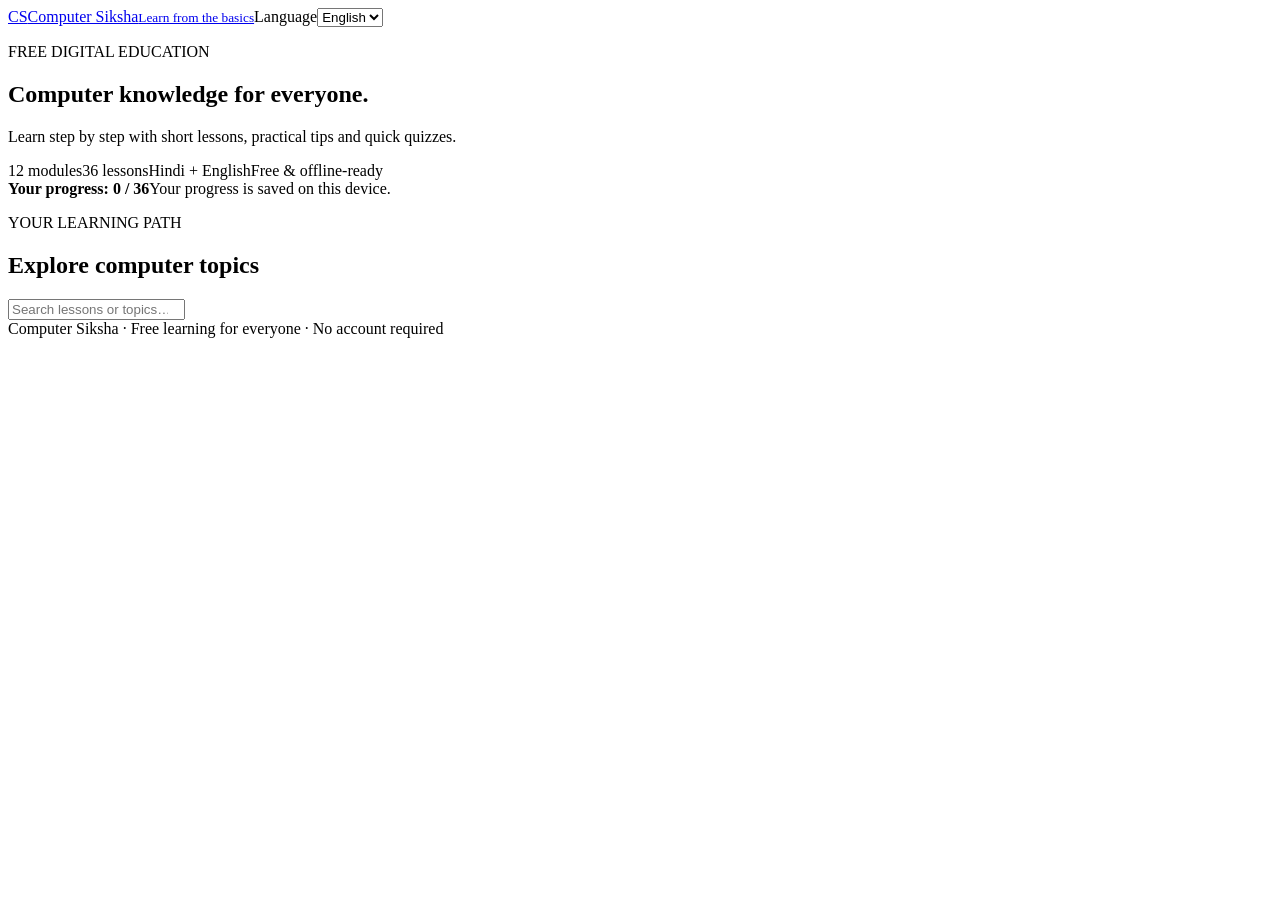
==== android/app/src/main/assets/index.html @ 76193fc2 "Bundle shared lessons and diagrams in Android assets" ====
<!doctype html>
<html lang="en"><head><meta charset="utf-8"><meta name="viewport" content="width=device-width,initial-scale=1"><meta name="theme-color" content="#176b3a"><meta name="description" content="Free Hindi and English computer lessons for beginners. Learn computer basics, hardware, internet, office tools and online safety."><title>Computer Siksha — Free Computer Learning</title><link rel="manifest" href="manifest.webmanifest"><link rel="stylesheet" href="styles.css"></head>
<body><header class="topbar"><a class="brand" href="./"><span class="mark">CS</span><span>Computer Siksha<small>Learn from the basics</small></span></a><label class="language-label" for="language">Language</label><select id="language" aria-label="Choose language"><option value="en">English</option><option value="hi">हिन्दी</option></select></header>
<main><section class="hero"><p class="eyebrow" id="eyebrow">FREE DIGITAL EDUCATION</p><h1 id="heroTitle">Computer knowledge for everyone.</h1><p id="heroText">Learn step by step with short lessons, practical tips and quick quizzes.</p><div class="tags"><span>12 modules</span><span>36 lessons</span><span>Hindi + English</span><span>Free & offline-ready</span></div></section>
<section class="progress-wrap"><div class="progress-top"><strong id="progressText">Your progress: 0 / 36</strong><span id="source">Your progress is saved on this device.</span></div><div class="progress-track"><div id="progressBar"></div></div></section>
<section class="section-head"><div><p class="eyebrow" id="pathLabel">YOUR LEARNING PATH</p><h2 id="moduleHeading">Explore computer topics</h2></div></section><div class="search-wrap"><input id="search" type="search" placeholder="Search lessons or topics…" aria-label="Search lessons"></div><section id="content" class="grid" aria-live="polite"></section></main><footer>Computer Siksha · Free learning for everyone · No account required</footer>
<script src="assets/course-data.js"></script><script src="assets/lesson-data.js"></script><script src="app.js"></script></body></html>
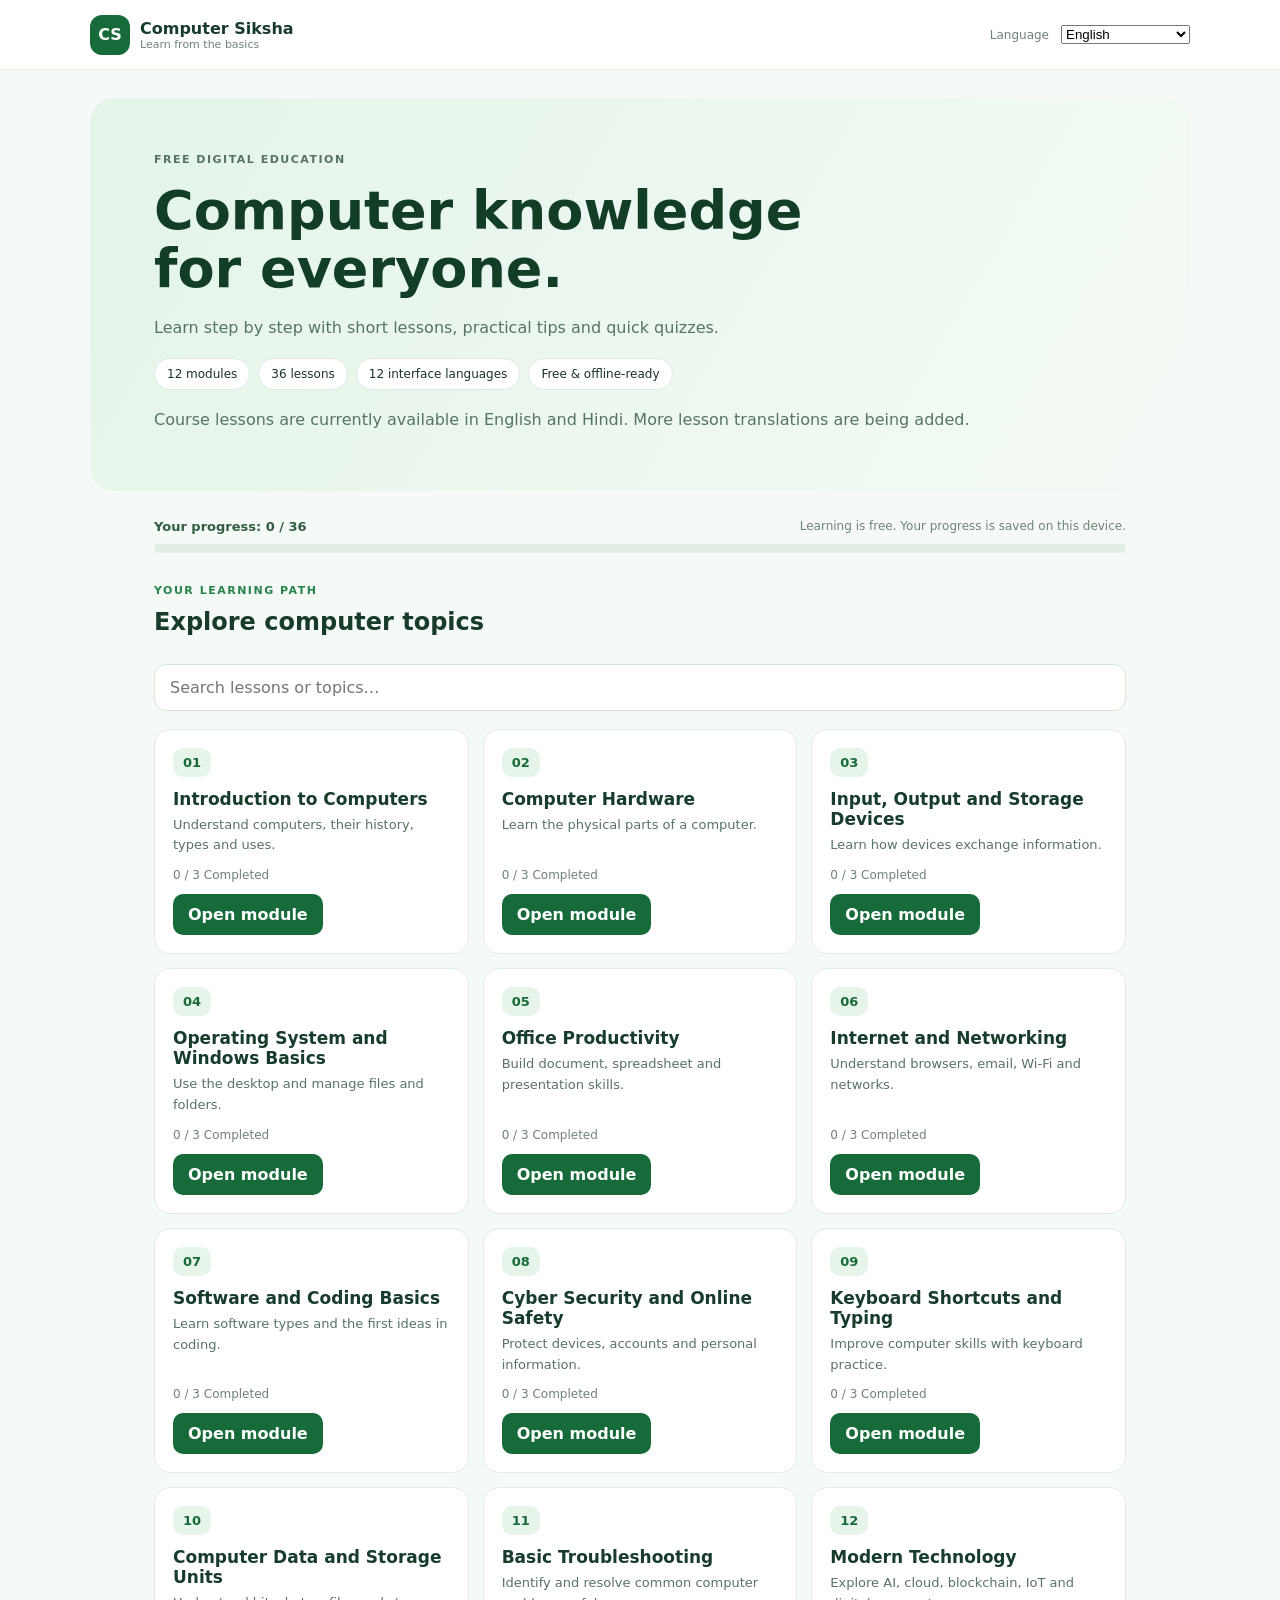
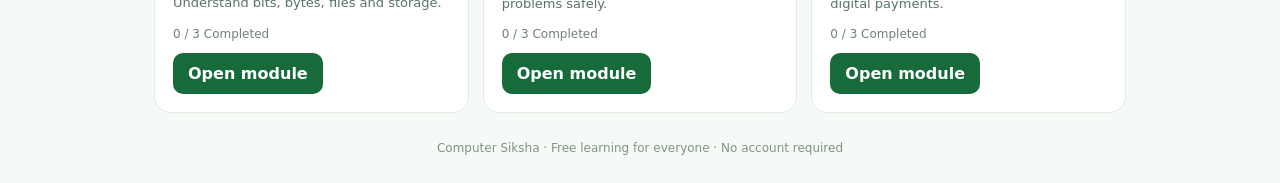
==== commit 81bcbc0c: "Add 12-language interface foundation and RTL support" ====
--- a/android/app/src/main/assets/index.html
+++ b/android/app/src/main/assets/index.html
@@ -1,7 +1,7 @@
 <!doctype html>
 <html lang="en"><head><meta charset="utf-8"><meta name="viewport" content="width=device-width,initial-scale=1"><meta name="theme-color" content="#176b3a"><meta name="description" content="Free Hindi and English computer lessons for beginners. Learn computer basics, hardware, internet, office tools and online safety."><title>Computer Siksha — Free Computer Learning</title><link rel="manifest" href="manifest.webmanifest"><link rel="stylesheet" href="styles.css"></head>
-<body><header class="topbar"><a class="brand" href="./"><span class="mark">CS</span><span>Computer Siksha<small>Learn from the basics</small></span></a><label class="language-label" for="language">Language</label><select id="language" aria-label="Choose language"><option value="en">English</option><option value="hi">हिन्दी</option></select></header>
-<main><section class="hero"><p class="eyebrow" id="eyebrow">FREE DIGITAL EDUCATION</p><h1 id="heroTitle">Computer knowledge for everyone.</h1><p id="heroText">Learn step by step with short lessons, practical tips and quick quizzes.</p><div class="tags"><span>12 modules</span><span>36 lessons</span><span>Hindi + English</span><span>Free & offline-ready</span></div></section>
+<body><header class="topbar"><a class="brand" href="./"><span class="mark">CS</span><span>Computer Siksha<small>Learn from the basics</small></span></a><label class="language-label" for="language">Language</label><select id="language" aria-label="Choose language"><option value="en">English</option><option value="hi">हिन्दी</option><option value="es">Español</option><option value="zh-CN">简体中文</option><option value="ar">العربية</option><option value="fr">Français</option><option value="pt">Português</option><option value="bn">বাংলা</option><option value="ru">Русский</option><option value="ur">اردو</option><option value="id">Bahasa Indonesia</option><option value="ja">日本語</option></select></header>
+<main><section class="hero"><p class="eyebrow" id="eyebrow">FREE DIGITAL EDUCATION</p><h1 id="heroTitle">Computer knowledge for everyone.</h1><p id="heroText">Learn step by step with short lessons, practical tips and quick quizzes.</p><div class="tags"><span>12 modules</span><span>36 lessons</span><span>12 interface languages</span><span>Free & offline-ready</span></div><p id="localeNote" class="locale-note" role="status"></p></section>
 <section class="progress-wrap"><div class="progress-top"><strong id="progressText">Your progress: 0 / 36</strong><span id="source">Your progress is saved on this device.</span></div><div class="progress-track"><div id="progressBar"></div></div></section>
 <section class="section-head"><div><p class="eyebrow" id="pathLabel">YOUR LEARNING PATH</p><h2 id="moduleHeading">Explore computer topics</h2></div></section><div class="search-wrap"><input id="search" type="search" placeholder="Search lessons or topics…" aria-label="Search lessons"></div><section id="content" class="grid" aria-live="polite"></section></main><footer>Computer Siksha · Free learning for everyone · No account required</footer>
-<script src="assets/course-data.js"></script><script src="assets/lesson-data.js"></script><script src="app.js"></script></body></html>+<script src="assets/locales.js"></script><script src="assets/course-data.js"></script><script src="assets/lesson-data.js"></script><script src="app.js"></script></body></html>
--- a/android/app/src/main/assets/styles.css
+++ b/android/app/src/main/assets/styles.css
@@ -0,0 +1,2 @@
+:root{font-family:system-ui,"Noto Sans Devanagari",Segoe UI,sans-serif;color:#183328;background:#f5faf6;font-synthesis:none}*{box-sizing:border-box}body{margin:0}.topbar{min-height:70px;padding:10px max(5%,calc((100% - 1100px)/2));display:flex;align-items:center;gap:12px;background:#fff;border-bottom:1px solid #e3eee5}.brand{display:flex;gap:10px;align-items:center;text-decoration:none;color:#173c2b;font-weight:800;margin-right:auto}.brand small{display:block;font-size:11px;color:#708477;font-weight:500}.mark{width:40px;height:40px;border-radius:12px;background:#176b3a;color:#fff;display:grid;place-items:center}.hero{max-width:1100px;margin:28px auto 20px;padding:42px 5%;border-radius:24px;background:linear-gradient(120deg,#e4f4e8,#f4faf5)}.eyebrow{font-size:11px;letter-spacing:1.5px;font-weight:800;color:#27824b}.hero h1{font-size:clamp(32px,5vw,54px);line-height:1.08;color:#123d27;max-width:700px;margin:12px 0}.hero p{color:#587364;line-height:1.7}.tags{display:flex;gap:8px;flex-wrap:wrap}.tags span{background:#fff;border:1px solid #dcebe0;border-radius:30px;padding:8px 12px;font-size:12px}.progress-wrap,.section-head,.search-wrap,.grid{max-width:1100px;margin:0 auto;padding:0 5%}.progress-wrap{padding-top:8px;padding-bottom:20px}.progress-top{display:flex;justify-content:space-between;gap:10px;flex-wrap:wrap;font-size:13px;color:#315d43}.progress-top span,.muted{color:#718277;font-size:12px}.progress-track{height:9px;border-radius:20px;background:#e2eee5;overflow:hidden;margin-top:10px}.progress-track div{height:100%;background:#27824b;width:0;transition:width .2s}.section-head h2{margin-top:4px;color:#173c2b}.search-wrap{padding-top:8px;padding-bottom:18px}.search-wrap input{width:100%;padding:13px 15px;border:1px solid #d8e5db;border-radius:12px;font:inherit;background:white}.grid{display:grid;grid-template-columns:repeat(3,1fr);gap:14px}.module-card{background:#fff;border:1px solid #e1ece4;border-radius:16px;padding:18px;display:flex;flex-direction:column;align-items:flex-start;min-height:205px}.module-icon{background:#e7f4ea;color:#176b3a;border-radius:10px;padding:7px 10px;font-weight:800;font-size:13px}.module-card h3{font-size:17px;margin:12px 0 6px;color:#173c2b}.module-card p{color:#587364;font-size:13px;line-height:1.6;margin:0 0 12px}.module-card .muted{margin-top:auto;margin-bottom:12px}.primary,.secondary,.back{border:0;border-radius:10px;padding:11px 15px;font:inherit;font-weight:700;cursor:pointer}.primary{background:#176b3a;color:#fff}.secondary{background:#e5f2e8;color:#175b34;margin-top:16px}.back{background:transparent;color:#176b3a;padding-left:0}.lesson-title{font-size:clamp(25px,4vw,36px);color:#163e29;margin:8px 0}.lesson-intro{font-size:17px;line-height:1.8;color:#3d5e4b;max-width:850px}.diagram{display:flex;align-items:center;justify-content:center;gap:10px;flex-wrap:wrap;padding:22px 10px;margin:20px 0;background:#eaf5ed;border-radius:16px;color:#176b3a;font-weight:800}.flow-step{padding:13px 16px;border:1px solid #c9e1d0;background:#fff;border-radius:12px;text-align:center;font-size:13px}.flow-step small{font-weight:500;color:#65806d}.key-points{padding-left:24px;max-width:850px;line-height:1.8;color:#355a43}.key-points li{padding:7px 0}.quiz-heading{margin-top:28px;color:#173c2b}.question{border:1px solid #dce9df;border-radius:13px;margin:12px 0;padding:14px 16px;background:#fff}.question legend{font-weight:700;padding:0 5px}.choice{display:flex;gap:8px;align-items:center;padding:9px 4px;cursor:pointer}.result{font-weight:800;padding:12px;border-radius:10px;background:#fff1d8;color:#805000}.result.good{background:#e5f5e9;color:#176b3a}.explanation{font-size:13px;color:#557461;margin:8px 0}.empty{color:#587364}.language-label{font-size:12px;color:#718277}footer{text-align:center;padding:28px;color:#829187;font-size:12px}@media(max-width:800px){.grid{grid-template-columns:repeat(2,1fr)}.hero{margin:16px;padding:28px 22px}.progress-wrap,.section-head,.search-wrap{padding-left:18px;padding-right:18px}}@media(max-width:520px){.grid{grid-template-columns:1fr;padding:0 14px}.topbar{padding:10px 14px}.hero{margin:14px}.progress-top{display:block}.progress-top span{display:block;margin-top:5px}.diagram{gap:6px}.flow-step{padding:10px 11px}}
+.lesson-diagram{display:block;width:100%;max-width:900px;height:auto;border-radius:14px}.diagram:has(.lesson-diagram){padding:8px;background:#eaf5ed}
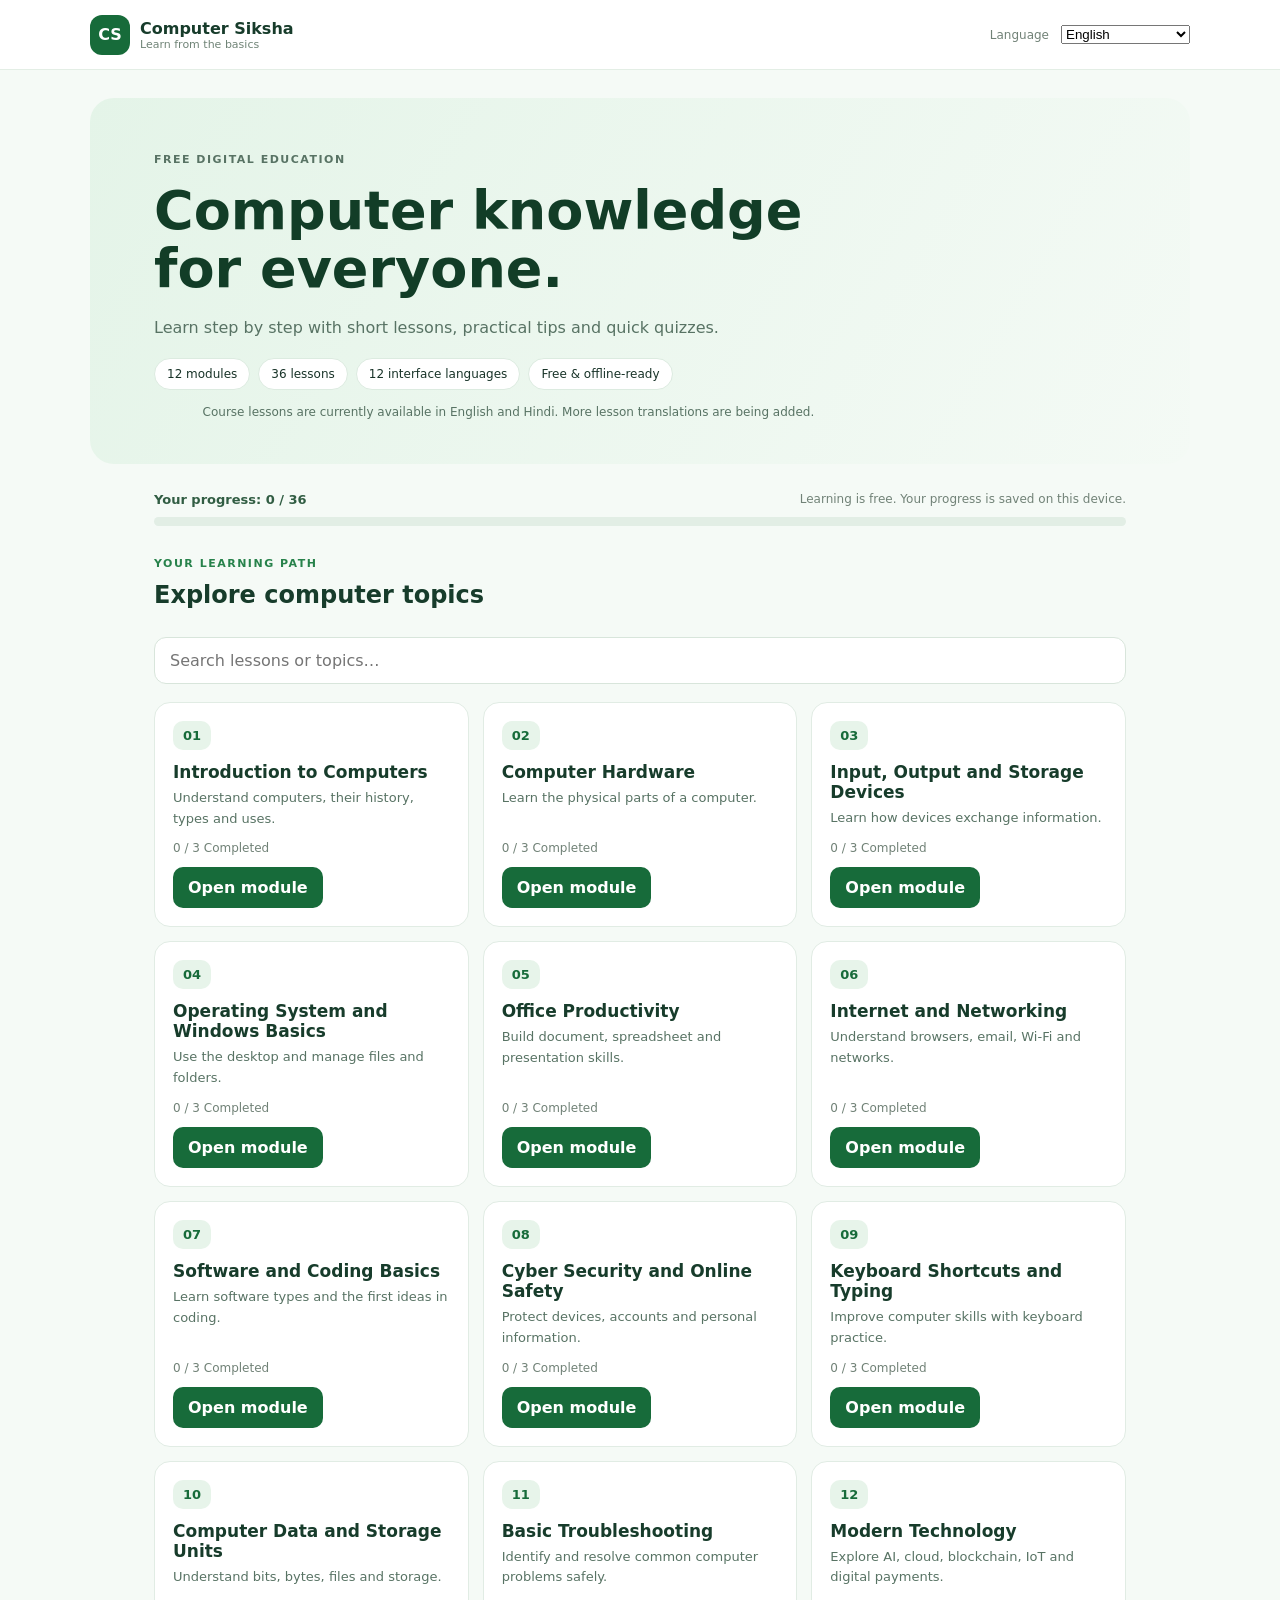
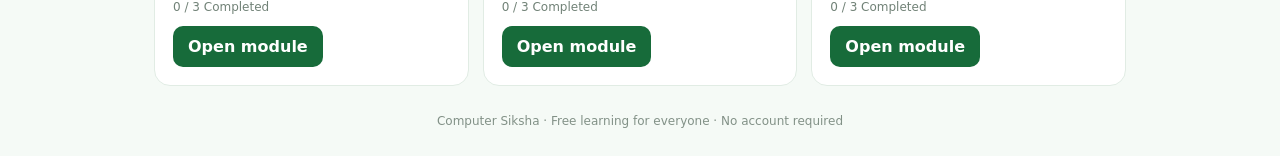
==== commit 354f5740: "Load module translations in Android" ====
--- a/android/app/src/main/assets/index.html
+++ b/android/app/src/main/assets/index.html
@@ -4,4 +4,4 @@
 <main><section class="hero"><p class="eyebrow" id="eyebrow">FREE DIGITAL EDUCATION</p><h1 id="heroTitle">Computer knowledge for everyone.</h1><p id="heroText">Learn step by step with short lessons, practical tips and quick quizzes.</p><div class="tags"><span>12 modules</span><span>36 lessons</span><span>12 interface languages</span><span>Free & offline-ready</span></div><p id="localeNote" class="locale-note" role="status"></p></section>
 <section class="progress-wrap"><div class="progress-top"><strong id="progressText">Your progress: 0 / 36</strong><span id="source">Your progress is saved on this device.</span></div><div class="progress-track"><div id="progressBar"></div></div></section>
 <section class="section-head"><div><p class="eyebrow" id="pathLabel">YOUR LEARNING PATH</p><h2 id="moduleHeading">Explore computer topics</h2></div></section><div class="search-wrap"><input id="search" type="search" placeholder="Search lessons or topics…" aria-label="Search lessons"></div><section id="content" class="grid" aria-live="polite"></section></main><footer>Computer Siksha · Free learning for everyone · No account required</footer>
-<script src="assets/locales.js"></script><script src="assets/course-data.js"></script><script src="assets/lesson-data.js"></script><script src="app.js"></script></body></html>+<script src="assets/locales.js"></script><script src="assets/course-locales.js"></script><script src="assets/course-data.js"></script><script src="assets/lesson-data.js"></script><script src="app.js"></script></body></html>
--- a/android/app/src/main/assets/styles.css
+++ b/android/app/src/main/assets/styles.css
@@ -1,2 +1,5 @@
 :root{font-family:system-ui,"Noto Sans Devanagari",Segoe UI,sans-serif;color:#183328;background:#f5faf6;font-synthesis:none}*{box-sizing:border-box}body{margin:0}.topbar{min-height:70px;padding:10px max(5%,calc((100% - 1100px)/2));display:flex;align-items:center;gap:12px;background:#fff;border-bottom:1px solid #e3eee5}.brand{display:flex;gap:10px;align-items:center;text-decoration:none;color:#173c2b;font-weight:800;margin-right:auto}.brand small{display:block;font-size:11px;color:#708477;font-weight:500}.mark{width:40px;height:40px;border-radius:12px;background:#176b3a;color:#fff;display:grid;place-items:center}.hero{max-width:1100px;margin:28px auto 20px;padding:42px 5%;border-radius:24px;background:linear-gradient(120deg,#e4f4e8,#f4faf5)}.eyebrow{font-size:11px;letter-spacing:1.5px;font-weight:800;color:#27824b}.hero h1{font-size:clamp(32px,5vw,54px);line-height:1.08;color:#123d27;max-width:700px;margin:12px 0}.hero p{color:#587364;line-height:1.7}.tags{display:flex;gap:8px;flex-wrap:wrap}.tags span{background:#fff;border:1px solid #dcebe0;border-radius:30px;padding:8px 12px;font-size:12px}.progress-wrap,.section-head,.search-wrap,.grid{max-width:1100px;margin:0 auto;padding:0 5%}.progress-wrap{padding-top:8px;padding-bottom:20px}.progress-top{display:flex;justify-content:space-between;gap:10px;flex-wrap:wrap;font-size:13px;color:#315d43}.progress-top span,.muted{color:#718277;font-size:12px}.progress-track{height:9px;border-radius:20px;background:#e2eee5;overflow:hidden;margin-top:10px}.progress-track div{height:100%;background:#27824b;width:0;transition:width .2s}.section-head h2{margin-top:4px;color:#173c2b}.search-wrap{padding-top:8px;padding-bottom:18px}.search-wrap input{width:100%;padding:13px 15px;border:1px solid #d8e5db;border-radius:12px;font:inherit;background:white}.grid{display:grid;grid-template-columns:repeat(3,1fr);gap:14px}.module-card{background:#fff;border:1px solid #e1ece4;border-radius:16px;padding:18px;display:flex;flex-direction:column;align-items:flex-start;min-height:205px}.module-icon{background:#e7f4ea;color:#176b3a;border-radius:10px;padding:7px 10px;font-weight:800;font-size:13px}.module-card h3{font-size:17px;margin:12px 0 6px;color:#173c2b}.module-card p{color:#587364;font-size:13px;line-height:1.6;margin:0 0 12px}.module-card .muted{margin-top:auto;margin-bottom:12px}.primary,.secondary,.back{border:0;border-radius:10px;padding:11px 15px;font:inherit;font-weight:700;cursor:pointer}.primary{background:#176b3a;color:#fff}.secondary{background:#e5f2e8;color:#175b34;margin-top:16px}.back{background:transparent;color:#176b3a;padding-left:0}.lesson-title{font-size:clamp(25px,4vw,36px);color:#163e29;margin:8px 0}.lesson-intro{font-size:17px;line-height:1.8;color:#3d5e4b;max-width:850px}.diagram{display:flex;align-items:center;justify-content:center;gap:10px;flex-wrap:wrap;padding:22px 10px;margin:20px 0;background:#eaf5ed;border-radius:16px;color:#176b3a;font-weight:800}.flow-step{padding:13px 16px;border:1px solid #c9e1d0;background:#fff;border-radius:12px;text-align:center;font-size:13px}.flow-step small{font-weight:500;color:#65806d}.key-points{padding-left:24px;max-width:850px;line-height:1.8;color:#355a43}.key-points li{padding:7px 0}.quiz-heading{margin-top:28px;color:#173c2b}.question{border:1px solid #dce9df;border-radius:13px;margin:12px 0;padding:14px 16px;background:#fff}.question legend{font-weight:700;padding:0 5px}.choice{display:flex;gap:8px;align-items:center;padding:9px 4px;cursor:pointer}.result{font-weight:800;padding:12px;border-radius:10px;background:#fff1d8;color:#805000}.result.good{background:#e5f5e9;color:#176b3a}.explanation{font-size:13px;color:#557461;margin:8px 0}.empty{color:#587364}.language-label{font-size:12px;color:#718277}footer{text-align:center;padding:28px;color:#829187;font-size:12px}@media(max-width:800px){.grid{grid-template-columns:repeat(2,1fr)}.hero{margin:16px;padding:28px 22px}.progress-wrap,.section-head,.search-wrap{padding-left:18px;padding-right:18px}}@media(max-width:520px){.grid{grid-template-columns:1fr;padding:0 14px}.topbar{padding:10px 14px}.hero{margin:14px}.progress-top{display:block}.progress-top span{display:block;margin-top:5px}.diagram{gap:6px}.flow-step{padding:10px 11px}}
 .lesson-diagram{display:block;width:100%;max-width:900px;height:auto;border-radius:14px}.diagram:has(.lesson-diagram){padding:8px;background:#eaf5ed}
+
+.locale-note{max-width:1100px;margin:12px auto 0;padding:0 5%;font-size:12px;color:#62766a;line-height:1.6}html[dir="rtl"] body{text-align:right}html[dir="rtl"] .brand{margin-right:0;margin-left:auto}html[dir="rtl"] .topbar{flex-direction:row-reverse}html[dir="rtl"] .module-card{align-items:flex-start}
+.locale-note{max-width:1100px;margin:12px auto 0;padding:0 5%;font-size:12px;color:#62766a;line-height:1.6}html[dir="rtl"] body{text-align:right}html[dir="rtl"] .brand{margin-right:0;margin-left:auto}html[dir="rtl"] .topbar{flex-direction:row-reverse}html[dir="rtl"] .module-card{align-items:flex-start}
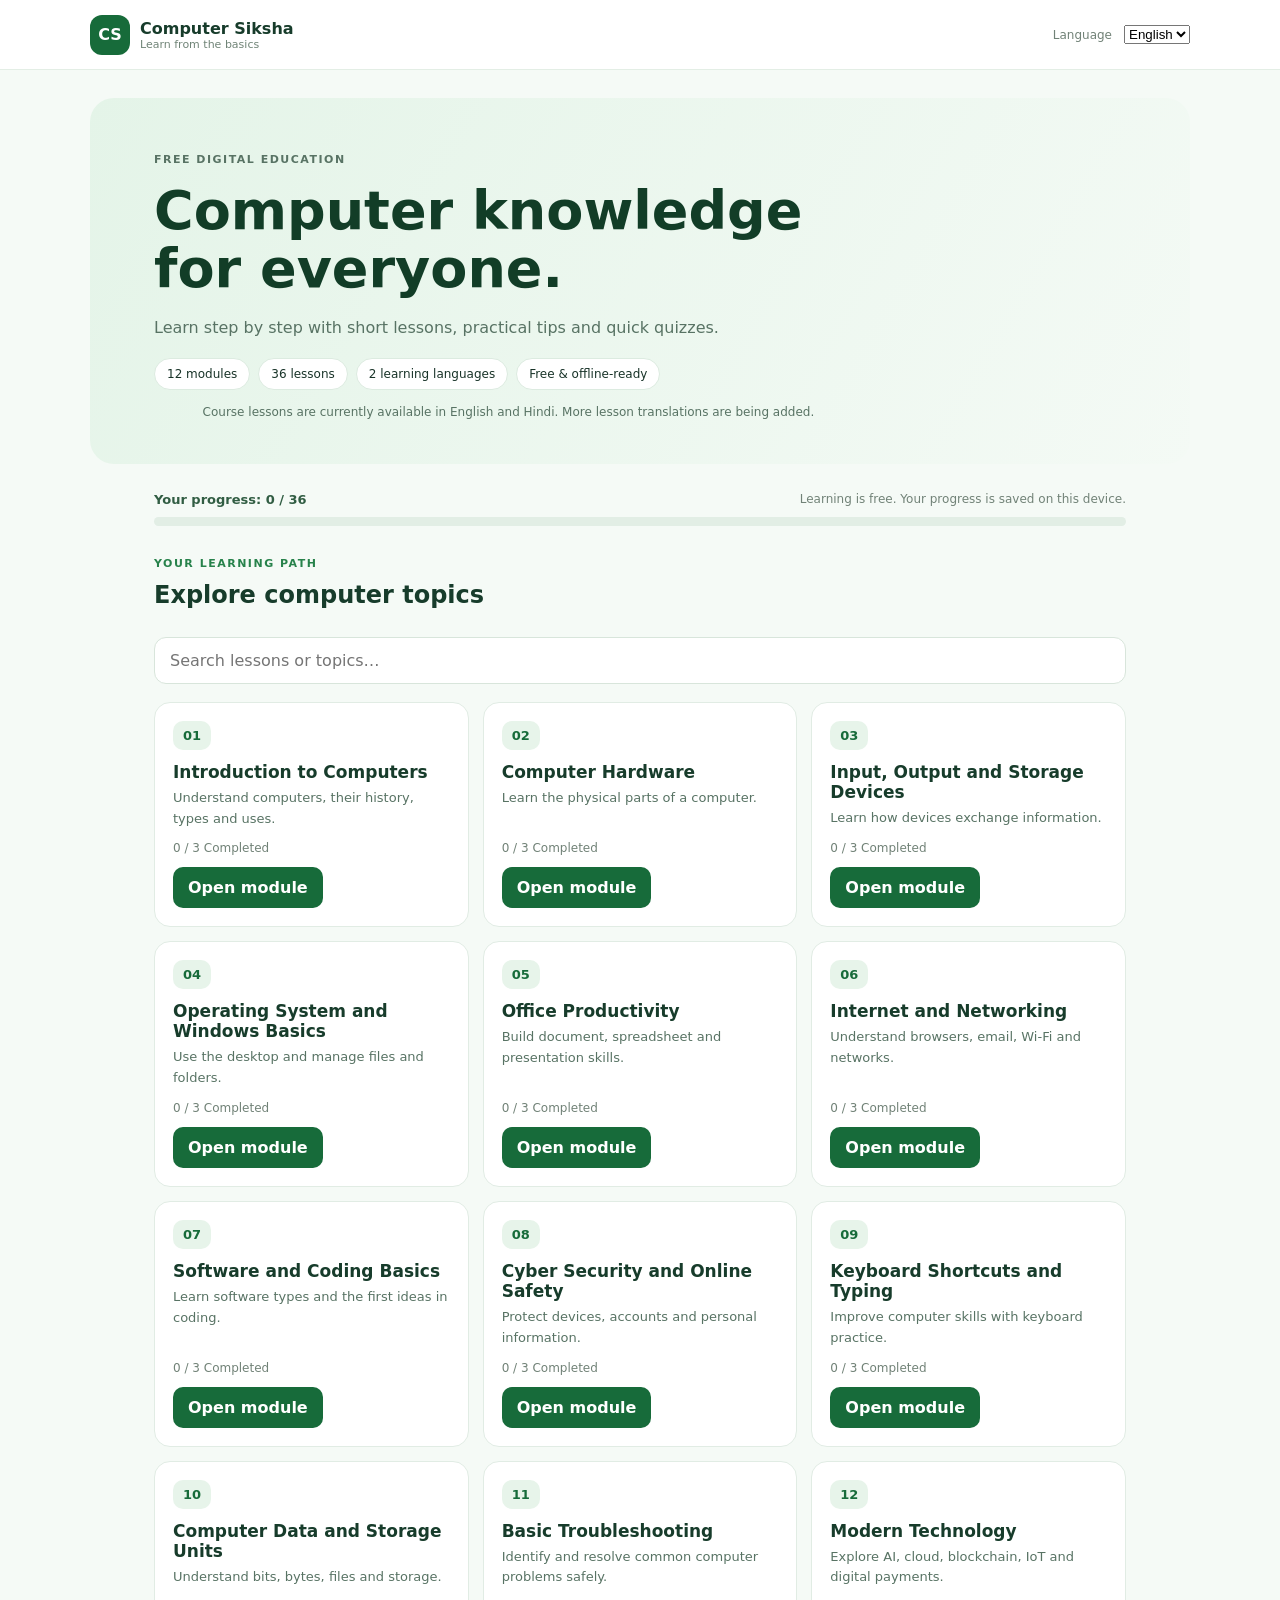
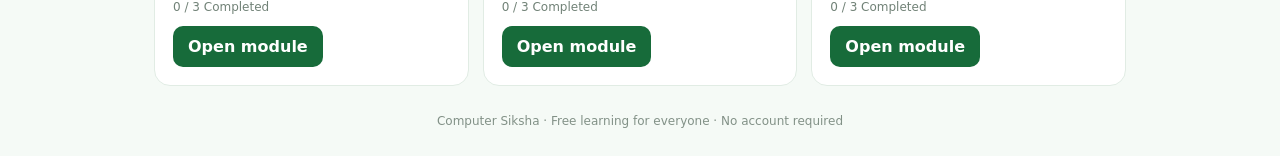
==== commit af296329: "Sync Android bundled web assets with English Hindi release" ====
--- a/android/app/src/main/assets/index.html
+++ b/android/app/src/main/assets/index.html
@@ -1,7 +1,7 @@
 <!doctype html>
-<html lang="en"><head><meta charset="utf-8"><meta name="viewport" content="width=device-width,initial-scale=1"><meta name="theme-color" content="#176b3a"><meta name="description" content="Free Hindi and English computer lessons for beginners. Learn computer basics, hardware, internet, office tools and online safety."><title>Computer Siksha — Free Computer Learning</title><link rel="manifest" href="manifest.webmanifest"><link rel="stylesheet" href="styles.css"></head>
-<body><header class="topbar"><a class="brand" href="./"><span class="mark">CS</span><span>Computer Siksha<small>Learn from the basics</small></span></a><label class="language-label" for="language">Language</label><select id="language" aria-label="Choose language"><option value="en">English</option><option value="hi">हिन्दी</option><option value="es">Español</option><option value="zh-CN">简体中文</option><option value="ar">العربية</option><option value="fr">Français</option><option value="pt">Português</option><option value="bn">বাংলা</option><option value="ru">Русский</option><option value="ur">اردو</option><option value="id">Bahasa Indonesia</option><option value="ja">日本語</option></select></header>
-<main><section class="hero"><p class="eyebrow" id="eyebrow">FREE DIGITAL EDUCATION</p><h1 id="heroTitle">Computer knowledge for everyone.</h1><p id="heroText">Learn step by step with short lessons, practical tips and quick quizzes.</p><div class="tags"><span>12 modules</span><span>36 lessons</span><span>12 interface languages</span><span>Free & offline-ready</span></div><p id="localeNote" class="locale-note" role="status"></p></section>
+<html lang="en"><head><meta charset="utf-8"><meta name="viewport" content="width=device-width,initial-scale=1"><meta name="theme-color" content="#176b3a"><meta name="description" content="Free English and Hindi computer lessons for beginners. Learn computer basics, hardware, internet, office tools and online safety."><title>Computer Siksha — Free Computer Learning</title><link rel="manifest" href="manifest.webmanifest"><link rel="stylesheet" href="styles.css"></head>
+<body><header class="topbar"><a class="brand" href="./"><span class="mark">CS</span><span>Computer Siksha<small>Learn from the basics</small></span></a><label class="language-label" for="language">Language</label><select id="language" aria-label="Choose language"><option value="en">English</option><option value="hi">हिन्दी</option></select></header>
+<main><section class="hero"><p class="eyebrow" id="eyebrow">FREE DIGITAL EDUCATION</p><h1 id="heroTitle">Computer knowledge for everyone.</h1><p id="heroText">Learn step by step with short lessons, practical tips and quick quizzes.</p><div class="tags"><span>12 modules</span><span>36 lessons</span><span>2 learning languages</span><span>Free & offline-ready</span></div><p id="localeNote" class="locale-note" role="status"></p></section>
 <section class="progress-wrap"><div class="progress-top"><strong id="progressText">Your progress: 0 / 36</strong><span id="source">Your progress is saved on this device.</span></div><div class="progress-track"><div id="progressBar"></div></div></section>
 <section class="section-head"><div><p class="eyebrow" id="pathLabel">YOUR LEARNING PATH</p><h2 id="moduleHeading">Explore computer topics</h2></div></section><div class="search-wrap"><input id="search" type="search" placeholder="Search lessons or topics…" aria-label="Search lessons"></div><section id="content" class="grid" aria-live="polite"></section></main><footer>Computer Siksha · Free learning for everyone · No account required</footer>
 <script src="assets/locales.js"></script><script src="assets/course-locales.js"></script><script src="assets/course-data.js"></script><script src="assets/lesson-data.js"></script><script src="app.js"></script></body></html>
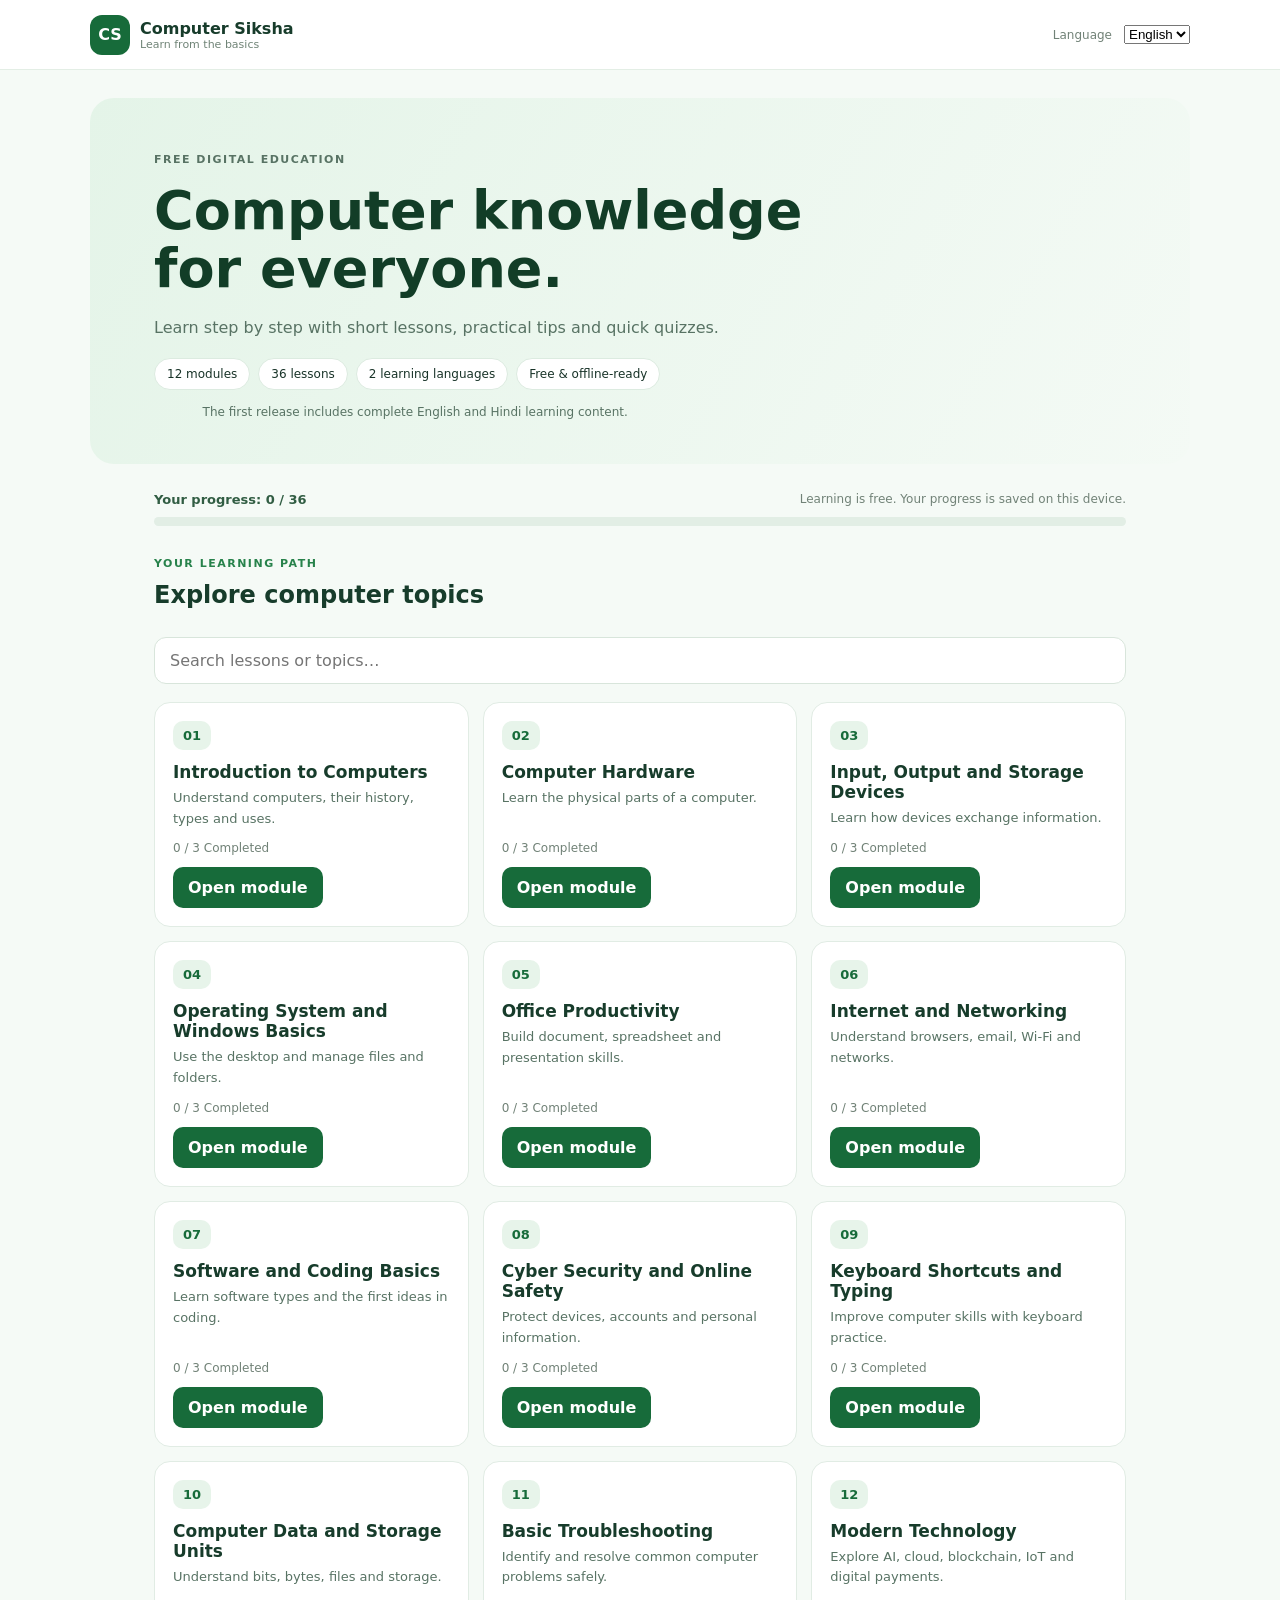
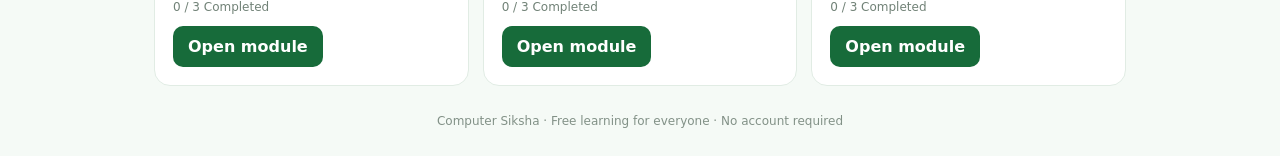
==== commit 0e3ac988: "Sync Android course assets for English Hindi only" ====
--- a/android/app/src/main/assets/index.html
+++ b/android/app/src/main/assets/index.html
@@ -4,4 +4,4 @@
 <main><section class="hero"><p class="eyebrow" id="eyebrow">FREE DIGITAL EDUCATION</p><h1 id="heroTitle">Computer knowledge for everyone.</h1><p id="heroText">Learn step by step with short lessons, practical tips and quick quizzes.</p><div class="tags"><span>12 modules</span><span>36 lessons</span><span>2 learning languages</span><span>Free & offline-ready</span></div><p id="localeNote" class="locale-note" role="status"></p></section>
 <section class="progress-wrap"><div class="progress-top"><strong id="progressText">Your progress: 0 / 36</strong><span id="source">Your progress is saved on this device.</span></div><div class="progress-track"><div id="progressBar"></div></div></section>
 <section class="section-head"><div><p class="eyebrow" id="pathLabel">YOUR LEARNING PATH</p><h2 id="moduleHeading">Explore computer topics</h2></div></section><div class="search-wrap"><input id="search" type="search" placeholder="Search lessons or topics…" aria-label="Search lessons"></div><section id="content" class="grid" aria-live="polite"></section></main><footer>Computer Siksha · Free learning for everyone · No account required</footer>
-<script src="assets/locales.js"></script><script src="assets/course-locales.js"></script><script src="assets/course-data.js"></script><script src="assets/lesson-data.js"></script><script src="app.js"></script></body></html>+<script src="assets/locales.js"></script><script src="assets/course-data.js"></script><script src="assets/lesson-data.js"></script><script src="app.js"></script></body></html>
--- a/android/app/src/main/assets/styles.css
+++ b/android/app/src/main/assets/styles.css
@@ -1,5 +1,4 @@
 :root{font-family:system-ui,"Noto Sans Devanagari",Segoe UI,sans-serif;color:#183328;background:#f5faf6;font-synthesis:none}*{box-sizing:border-box}body{margin:0}.topbar{min-height:70px;padding:10px max(5%,calc((100% - 1100px)/2));display:flex;align-items:center;gap:12px;background:#fff;border-bottom:1px solid #e3eee5}.brand{display:flex;gap:10px;align-items:center;text-decoration:none;color:#173c2b;font-weight:800;margin-right:auto}.brand small{display:block;font-size:11px;color:#708477;font-weight:500}.mark{width:40px;height:40px;border-radius:12px;background:#176b3a;color:#fff;display:grid;place-items:center}.hero{max-width:1100px;margin:28px auto 20px;padding:42px 5%;border-radius:24px;background:linear-gradient(120deg,#e4f4e8,#f4faf5)}.eyebrow{font-size:11px;letter-spacing:1.5px;font-weight:800;color:#27824b}.hero h1{font-size:clamp(32px,5vw,54px);line-height:1.08;color:#123d27;max-width:700px;margin:12px 0}.hero p{color:#587364;line-height:1.7}.tags{display:flex;gap:8px;flex-wrap:wrap}.tags span{background:#fff;border:1px solid #dcebe0;border-radius:30px;padding:8px 12px;font-size:12px}.progress-wrap,.section-head,.search-wrap,.grid{max-width:1100px;margin:0 auto;padding:0 5%}.progress-wrap{padding-top:8px;padding-bottom:20px}.progress-top{display:flex;justify-content:space-between;gap:10px;flex-wrap:wrap;font-size:13px;color:#315d43}.progress-top span,.muted{color:#718277;font-size:12px}.progress-track{height:9px;border-radius:20px;background:#e2eee5;overflow:hidden;margin-top:10px}.progress-track div{height:100%;background:#27824b;width:0;transition:width .2s}.section-head h2{margin-top:4px;color:#173c2b}.search-wrap{padding-top:8px;padding-bottom:18px}.search-wrap input{width:100%;padding:13px 15px;border:1px solid #d8e5db;border-radius:12px;font:inherit;background:white}.grid{display:grid;grid-template-columns:repeat(3,1fr);gap:14px}.module-card{background:#fff;border:1px solid #e1ece4;border-radius:16px;padding:18px;display:flex;flex-direction:column;align-items:flex-start;min-height:205px}.module-icon{background:#e7f4ea;color:#176b3a;border-radius:10px;padding:7px 10px;font-weight:800;font-size:13px}.module-card h3{font-size:17px;margin:12px 0 6px;color:#173c2b}.module-card p{color:#587364;font-size:13px;line-height:1.6;margin:0 0 12px}.module-card .muted{margin-top:auto;margin-bottom:12px}.primary,.secondary,.back{border:0;border-radius:10px;padding:11px 15px;font:inherit;font-weight:700;cursor:pointer}.primary{background:#176b3a;color:#fff}.secondary{background:#e5f2e8;color:#175b34;margin-top:16px}.back{background:transparent;color:#176b3a;padding-left:0}.lesson-title{font-size:clamp(25px,4vw,36px);color:#163e29;margin:8px 0}.lesson-intro{font-size:17px;line-height:1.8;color:#3d5e4b;max-width:850px}.diagram{display:flex;align-items:center;justify-content:center;gap:10px;flex-wrap:wrap;padding:22px 10px;margin:20px 0;background:#eaf5ed;border-radius:16px;color:#176b3a;font-weight:800}.flow-step{padding:13px 16px;border:1px solid #c9e1d0;background:#fff;border-radius:12px;text-align:center;font-size:13px}.flow-step small{font-weight:500;color:#65806d}.key-points{padding-left:24px;max-width:850px;line-height:1.8;color:#355a43}.key-points li{padding:7px 0}.quiz-heading{margin-top:28px;color:#173c2b}.question{border:1px solid #dce9df;border-radius:13px;margin:12px 0;padding:14px 16px;background:#fff}.question legend{font-weight:700;padding:0 5px}.choice{display:flex;gap:8px;align-items:center;padding:9px 4px;cursor:pointer}.result{font-weight:800;padding:12px;border-radius:10px;background:#fff1d8;color:#805000}.result.good{background:#e5f5e9;color:#176b3a}.explanation{font-size:13px;color:#557461;margin:8px 0}.empty{color:#587364}.language-label{font-size:12px;color:#718277}footer{text-align:center;padding:28px;color:#829187;font-size:12px}@media(max-width:800px){.grid{grid-template-columns:repeat(2,1fr)}.hero{margin:16px;padding:28px 22px}.progress-wrap,.section-head,.search-wrap{padding-left:18px;padding-right:18px}}@media(max-width:520px){.grid{grid-template-columns:1fr;padding:0 14px}.topbar{padding:10px 14px}.hero{margin:14px}.progress-top{display:block}.progress-top span{display:block;margin-top:5px}.diagram{gap:6px}.flow-step{padding:10px 11px}}
 .lesson-diagram{display:block;width:100%;max-width:900px;height:auto;border-radius:14px}.diagram:has(.lesson-diagram){padding:8px;background:#eaf5ed}
 
-.locale-note{max-width:1100px;margin:12px auto 0;padding:0 5%;font-size:12px;color:#62766a;line-height:1.6}html[dir="rtl"] body{text-align:right}html[dir="rtl"] .brand{margin-right:0;margin-left:auto}html[dir="rtl"] .topbar{flex-direction:row-reverse}html[dir="rtl"] .module-card{align-items:flex-start}
 .locale-note{max-width:1100px;margin:12px auto 0;padding:0 5%;font-size:12px;color:#62766a;line-height:1.6}html[dir="rtl"] body{text-align:right}html[dir="rtl"] .brand{margin-right:0;margin-left:auto}html[dir="rtl"] .topbar{flex-direction:row-reverse}html[dir="rtl"] .module-card{align-items:flex-start}
